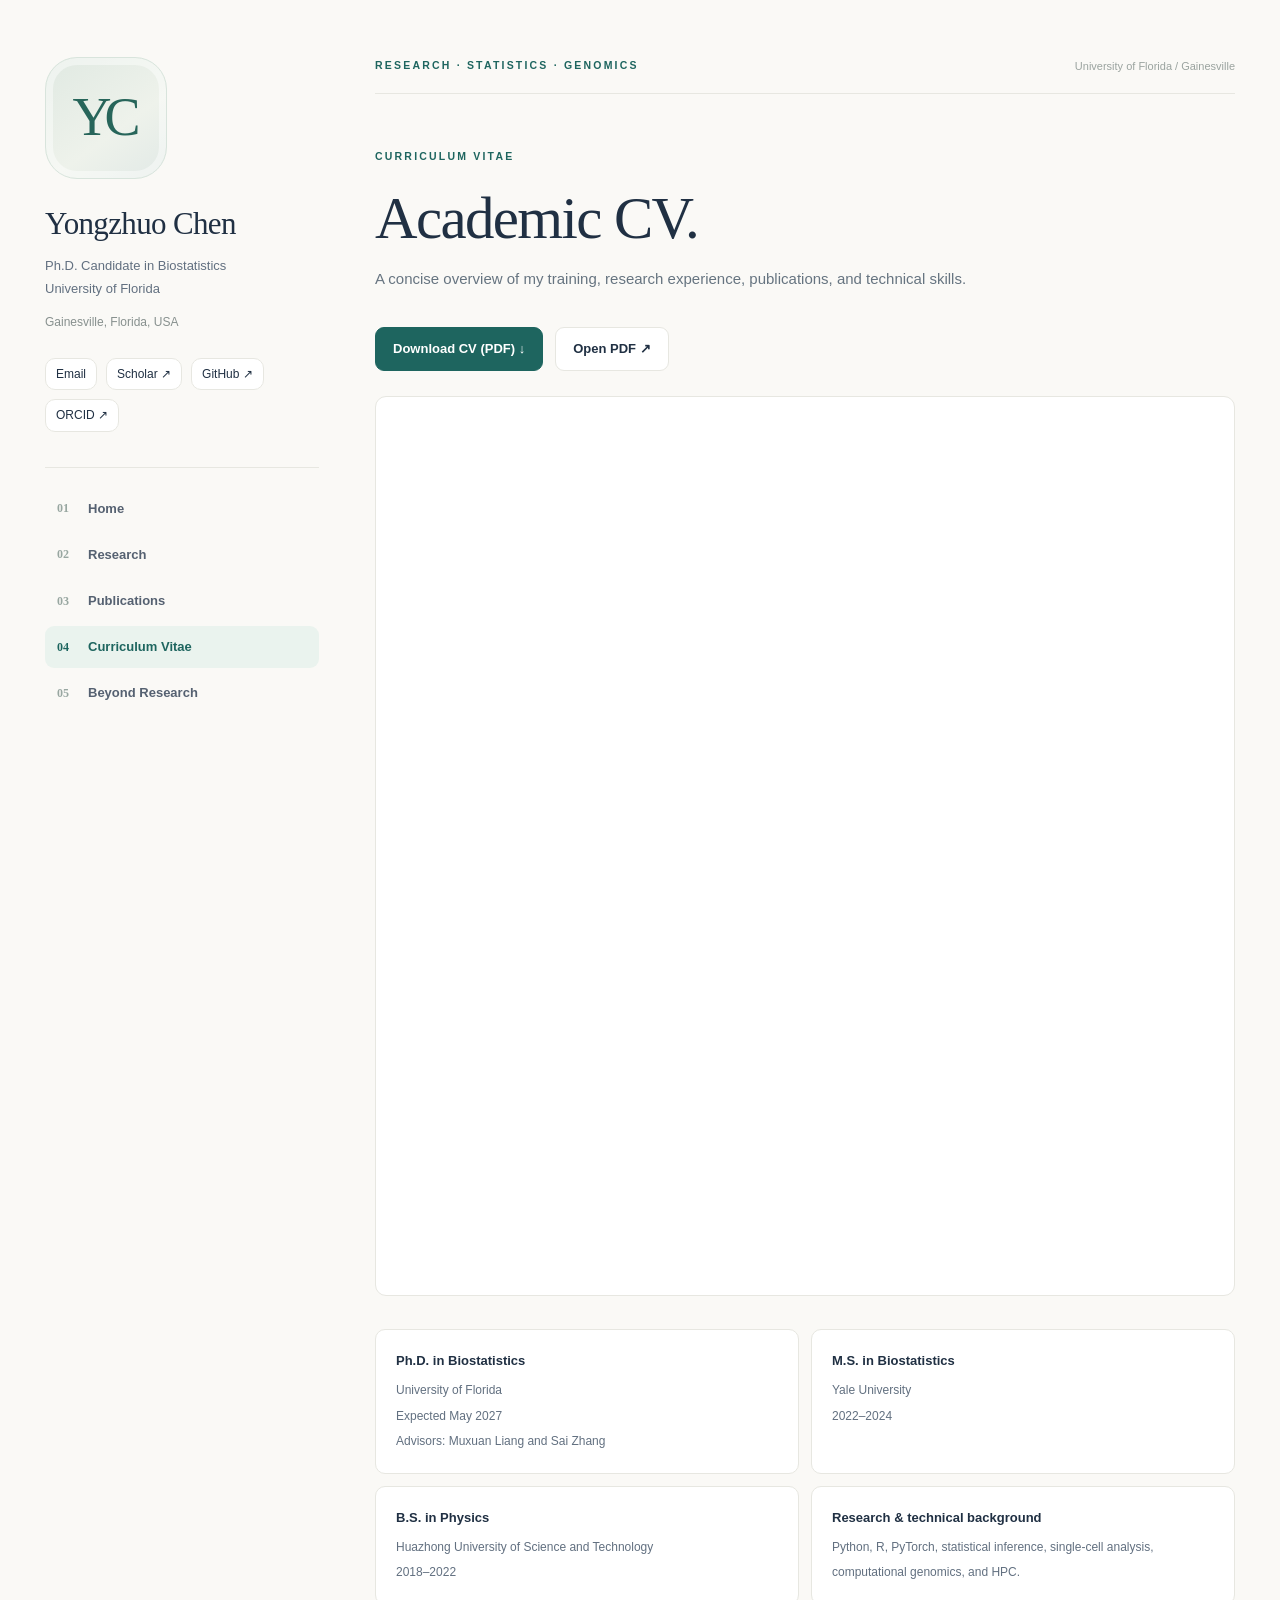
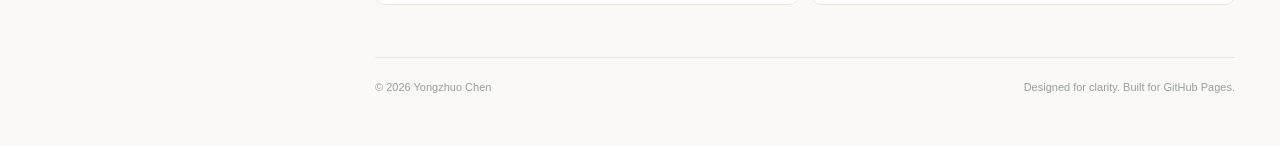
==== cv.html @ 1cba3f90 "Publish Yongzhuo Chen academic homepage with research, publications, CV and beyond research" ====
<!doctype html>
<html lang="en"><head><meta charset="utf-8"><meta name="viewport" content="width=device-width, initial-scale=1">
<title>Curriculum Vitae | Yongzhuo Chen</title><meta name="description" content="Download Yongzhuo Chen’s academic curriculum vitae.">
<meta name="theme-color" content="#faf9f6"><meta property="og:title" content="Curriculum Vitae | Yongzhuo Chen"><meta property="og:description" content="Download Yongzhuo Chen’s academic curriculum vitae."><meta property="og:type" content="website">
<link rel="stylesheet" href="assets/style.css"><script defer src="assets/site.js"></script>
<link rel="icon" href="assets/favicon.svg" type="image/svg+xml">
<script type="application/ld+json">{"@context":"https://schema.org","@type":"Person","name":"Yongzhuo Chen","affiliation":{"@type":"CollegeOrUniversity","name":"University of Florida"},"jobTitle":"Ph.D. Candidate in Biostatistics","sameAs":["https://github.com/Yongzhuo-Chen","https://scholar.google.com/citations?hl=en&user=cj1ih1wAAAAJ","https://orcid.org/0009-0006-7925-9913"]}</script>
</head><body><a class="skip" href="#main">Skip to content</a><div class="site">
<aside class="sidebar"><div class="sidebar-inner"><a href="index.html" aria-label="Go to homepage" style="text-decoration:none"><div class="portrait" role="img" aria-label="YC monogram"><span>YC</span></div></a>
<h2 class="name">Yongzhuo Chen</h2><p class="role">Ph.D. Candidate in Biostatistics<br>University of Florida</p><p class="location">Gainesville, Florida, USA</p>
<div class="social"><a href="mailto:chen.yongzhuo@ufl.edu">Email</a><a href="https://scholar.google.com/citations?hl=en&user=cj1ih1wAAAAJ" target="_blank" rel="noopener noreferrer">Scholar ↗</a><a href="https://github.com/Yongzhuo-Chen" target="_blank" rel="noopener noreferrer">GitHub ↗</a><a href="https://orcid.org/0009-0006-7925-9913" target="_blank" rel="noopener noreferrer">ORCID ↗</a></div>
<nav class="nav" aria-label="Main navigation"><a href="index.html" class="" ><span class="num">01</span>Home</a><a href="research.html" class="" ><span class="num">02</span>Research</a><a href="publications.html" class="" ><span class="num">03</span>Publications</a><a href="cv.html" class="active" aria-current=page><span class="num">04</span>Curriculum Vitae</a><a href="beyond-research.html" class="" ><span class="num">05</span>Beyond Research</a></nav></div></aside>
<main id="main" class="main"><div class="topline"><span class="eyebrow">Research · Statistics · Genomics</span><small>University of Florida / Gainesville</small></div>
<header class="page-heading"><div class="eyebrow" style="margin-bottom:19px">CURRICULUM VITAE</div><h1 class="page-title">Academic CV.</h1><p class="page-intro">A concise overview of my training, research experience, publications, and technical skills.</p></header>
<div class="buttonrow" style="margin-bottom:25px"><a class="btn primary" href="assets/Yongzhuo_Chen_CV.pdf" download>Download CV (PDF) ↓</a><a class="btn" href="assets/Yongzhuo_Chen_CV.pdf" target="_blank" rel="noopener">Open PDF ↗</a></div>
<iframe class="cv-frame" title="Yongzhuo Chen academic CV in PDF format" src="assets/Yongzhuo_Chen_CV.pdf#toolbar=0">Your browser may not support embedded PDFs. <a href="assets/Yongzhuo_Chen_CV.pdf">Download the CV instead.</a></iframe>
<div class="info-grid"><div class="info-item"><strong>Ph.D. in Biostatistics</strong><span>University of Florida<br>Expected May 2027<br>Advisors: Muxuan Liang and Sai Zhang</span></div><div class="info-item"><strong>M.S. in Biostatistics</strong><span>Yale University<br>2022–2024</span></div><div class="info-item"><strong>B.S. in Physics</strong><span>Huazhong University of Science and Technology<br>2018–2022</span></div><div class="info-item"><strong>Research &amp; technical background</strong><span>Python, R, PyTorch, statistical inference, single-cell analysis, computational genomics, and HPC.</span></div></div>
<footer class="footer"><span>© 2026 Yongzhuo Chen</span><span>Designed for clarity. Built for GitHub Pages.</span></footer></main></div></body></html>
---- assets/style.css ----
:root{--bg:#faf9f6;--panel:#fff;--ink:#203043;--muted:#627080;--line:#e7e7e1;--accent:#1e655f;--accent-soft:#eaf3ee;--ochre:#bd8b40;--nav:#f3f5f2;--shadow:0 18px 56px rgba(27,44,56,.065)}
*{box-sizing:border-box}html{scroll-behavior:smooth}body{margin:0;background:var(--bg);color:var(--ink);font-family:Inter,-apple-system,BlinkMacSystemFont,"Segoe UI",Arial,sans-serif;font-size:15px;line-height:1.7;-webkit-font-smoothing:antialiased}a{color:var(--accent);text-decoration:none}a:hover{text-decoration:underline}a:focus-visible,button:focus-visible{outline:2px solid var(--accent);outline-offset:4px}.skip{position:absolute;top:-80px;left:12px;background:white;padding:6px;z-index:50}.skip:focus{top:12px}.site{width:min(1240px,calc(100% - 90px));margin:0 auto;display:grid;grid-template-columns:274px minmax(0,1fr);gap:56px;min-height:100vh}.sidebar{padding:57px 0 40px;position:relative}.sidebar-inner{position:sticky;top:45px}.portrait{width:122px;height:122px;border-radius:32px;display:grid;place-items:center;background:linear-gradient(144deg,#e0e9e2,#eef2eb 60%,#e1e9e6);border:1px solid #d8e4dc;box-shadow:inset 0 0 0 7px rgba(255,255,255,.42);color:#27655a;font-family:Georgia,"Times New Roman",serif;font-size:54px;letter-spacing:-7px;margin-bottom:27px}.portrait span{transform:translateX(-3px)}.name{font-family:Georgia,"Times New Roman",serif;font-size:31px;font-weight:normal;line-height:1.19;letter-spacing:-.65px;margin:0 0 12px}.role{font-size:13px;line-height:1.75;color:var(--muted);margin:0 0 12px}.location{font-size:12px;color:#87908e;margin:0 0 25px}.social{display:flex;gap:9px;flex-wrap:wrap;margin-bottom:35px}.social a{font-size:12px;display:inline-flex;align-items:center;gap:5px;color:var(--ink);border:1px solid var(--line);border-radius:10px;background:white;padding:5px 10px;transition:background .2s,border-color .2s}.social a:hover{background:var(--accent-soft);border-color:#bed6c9;text-decoration:none}.nav{border-top:1px solid var(--line);padding-top:20px;display:flex;flex-direction:column;gap:4px}.nav a{color:#556171;font-size:13px;font-weight:550;display:flex;align-items:center;gap:12px;padding:10px 12px;border-radius:9px;transition:all .2s}.nav a:hover{background:#eff2ed;text-decoration:none;color:var(--accent)}.nav a.active{background:var(--accent-soft);color:var(--accent);font-weight:700}.nav .num{font-family:Georgia,serif;font-size:12px;color:#98a7a1;min-width:19px}.nav a.active .num{color:var(--accent)}.main{min-width:0;padding:57px 0 50px}.topline{display:flex;align-items:center;justify-content:space-between;border-bottom:1px solid var(--line);padding-bottom:17px;margin-bottom:54px;gap:15px}.eyebrow{font-size:10.5px;font-weight:750;letter-spacing:2.2px;text-transform:uppercase;color:var(--accent)}.topline small{font-size:11px;color:#9aa39f}.hero{padding-bottom:49px}.hero h1,.page-title{font-family:Georgia,"Times New Roman",serif;font-size:clamp(38px,4.6vw,59px);line-height:1.14;letter-spacing:-1.6px;font-weight:normal;margin:0 0 25px;max-width:790px}.hero h1 em{font-style:normal;color:var(--accent)}.lead{font-size:17px;line-height:1.82;color:#5c6a77;max-width:720px;margin:0 0 27px}.buttonrow{display:flex;align-items:center;flex-wrap:wrap;gap:12px}.btn{display:inline-flex;align-items:center;justify-content:center;gap:9px;font-size:13px;font-weight:650;border:1px solid var(--line);border-radius:9px;padding:10px 17px;background:white;color:var(--ink);transition:all .2s}.btn.primary{background:var(--accent);border-color:var(--accent);color:white}.btn:hover{text-decoration:none;transform:translateY(-1px);box-shadow:0 6px 22px rgba(0,0,0,.08)}.section{padding:42px 0 16px;border-top:1px solid var(--line)}.section-header{display:flex;align-items:baseline;justify-content:space-between;gap:16px;margin-bottom:26px}.section h2,.section-header h2{font-family:Georgia,serif;font-size:28px;line-height:1.25;letter-spacing:-.5px;font-weight:normal;margin:0}.section-header .more{font-size:12px;font-weight:650;white-space:nowrap}.about{max-width:760px;color:#52616e;font-size:14.5px;line-height:1.9;margin:0 0 17px}.interest-tags{display:flex;flex-wrap:wrap;gap:8px;margin:25px 0 20px}.tag{display:inline-block;padding:5px 11px;border:1px solid #dfebe4;border-radius:25px;font-size:11.5px;color:#31675d;background:#f4f8f3}.timeline{border-left:1px solid #dce7de;margin-left:9px}.event{display:grid;grid-template-columns:90px 1fr;gap:17px;padding:3px 0 24px 20px;position:relative}.event:before{content:'';position:absolute;left:-5px;top:11px;width:9px;height:9px;border-radius:50%;background:#b3cbb9;border:2px solid var(--bg)}.date{font-size:11px;font-weight:650;color:#868f8d;padding-top:2px}.event p{font-size:13px;line-height:1.7;color:#596777;margin:0}.event strong{color:var(--ink);font-weight:650}.project-grid{display:grid;grid-template-columns:repeat(2,minmax(0,1fr));gap:15px}.project{background:var(--panel);border:1px solid var(--line);border-radius:13px;padding:24px 24px 21px;box-shadow:0 5px 22px rgba(29,50,45,.025);transition:transform .2s,border-color .2s}.project:hover{transform:translateY(-2px);border-color:#bdcfc2}.project .kicker{font-size:10px;letter-spacing:1.4px;font-weight:750;text-transform:uppercase;color:#7d9288;margin-bottom:11px}.project h3{font-family:Georgia,serif;font-size:21px;letter-spacing:-.25px;font-weight:normal;line-height:1.33;margin:0 0 10px}.project p{font-size:12.8px;color:#65717b;line-height:1.77;margin:0 0 15px}.project .meta{font-size:11.5px;color:var(--accent);font-weight:600}.page-heading{padding-bottom:35px}.page-title{margin:0 0 13px}.page-intro{font-size:15px;line-height:1.85;color:#667480;max-width:700px;margin:0}.pub-list{display:flex;flex-direction:column;gap:14px;margin-top:5px}.pub{padding:23px 24px;background:#fff;border:1px solid var(--line);border-radius:12px;display:grid;grid-template-columns:49px 1fr;gap:14px}.pub .year{font-size:12px;color:#81918a;font-weight:750;padding-top:4px}.pub h3{font-size:16px;line-height:1.48;font-weight:650;margin:0 0 6px;color:var(--ink)}.pub p{font-size:12.8px;line-height:1.65;color:#6c7983;margin:0 0 12px}.links{display:flex;gap:12px;flex-wrap:wrap}.links a{font-size:11.5px;font-weight:700}.badge{font-size:10px;color:#3e7568;background:#eef5ef;padding:3px 9px;border-radius:25px;white-space:nowrap;display:inline-block;margin-left:5px}.subhead{font-size:11px;text-transform:uppercase;letter-spacing:1.65px;font-weight:700;color:#8c9a92;margin:30px 0 15px}.cv-frame{width:100%;min-height:900px;border:1px solid var(--line);border-radius:11px;background:#fff}.info-grid{display:grid;grid-template-columns:1fr 1fr;gap:12px;margin-top:25px}.info-item{padding:20px;border:1px solid var(--line);border-radius:10px;background:#fff}.info-item strong{display:block;font-size:13px;margin-bottom:4px}.info-item span{font-size:12px;line-height:1.7;color:var(--muted)}.empty-card{background:#fff;border:1px solid var(--line);padding:40px;border-radius:15px;max-width:660px}.empty-card h2{font:normal 30px Georgia,serif;margin:0 0 11px}.empty-card p{margin:0;color:var(--muted);font-size:14px;line-height:1.85}.quiet-grid{display:grid;grid-template-columns:repeat(3,1fr);gap:14px;margin-top:25px}.quiet{border:1px dashed #d7dfd7;padding:23px 18px;background:#fcfcf9;border-radius:13px}.quiet .symbol{font-family:Georgia,serif;font-size:27px;color:#92a79a}.quiet h3{margin:8px 0 5px;font-size:14px}.quiet p{margin:0;font-size:12px;color:#89938e}.footer{border-top:1px solid var(--line);margin-top:52px;padding-top:20px;display:flex;justify-content:space-between;gap:12px;flex-wrap:wrap;color:#98a19c;font-size:11px}.note{font-size:12px;color:#8b9690}.mobile-nav{display:none} @media(max-width:1060px){.site{width:min(100% - 52px,1050px);grid-template-columns:238px minmax(0,1fr);gap:34px}.project-grid{grid-template-columns:1fr}.hero h1{font-size:45px}.event{grid-template-columns:65px 1fr}}@media(max-width:700px){.site{display:block;width:calc(100% - 38px)}.sidebar{padding:25px 0 12px}.sidebar-inner{position:static}.portrait{width:66px;height:66px;border-radius:19px;font-size:31px;letter-spacing:-4px;margin:0 17px 0 0;float:left}.name{font-size:25px;margin:2px 0 5px}.role{font-size:12px;line-height:1.5;margin:0}.location{display:none}.social{margin:18px 0 12px;gap:6px}.social a{font-size:11px;padding:3px 8px}.nav{border-top:1px solid var(--line);padding-top:9px;display:flex;flex-direction:row;gap:2px;overflow-x:auto;scrollbar-width:none;margin:0 -5px}.nav a{white-space:nowrap;padding:8px 9px;font-size:12px}.nav .num{display:none}.main{padding:20px 0 30px}.topline{margin-bottom:30px;padding-bottom:13px}.topline small{display:none}.hero h1,.page-title{font-size:38px}.lead{font-size:15px}.hero{padding-bottom:30px}.section{padding-top:30px}.section h2,.section-header h2{font-size:26px}.pub{grid-template-columns:1fr;gap:6px;padding:19px}.info-grid,.quiet-grid{grid-template-columns:1fr}.event{grid-template-columns:60px 1fr;gap:12px;padding-left:13px}.cv-frame{min-height:540px}}
@media(prefers-reduced-motion:reduce){html{scroll-behavior:auto}*,*:before,*:after{transition:none!important;animation:none!important}}
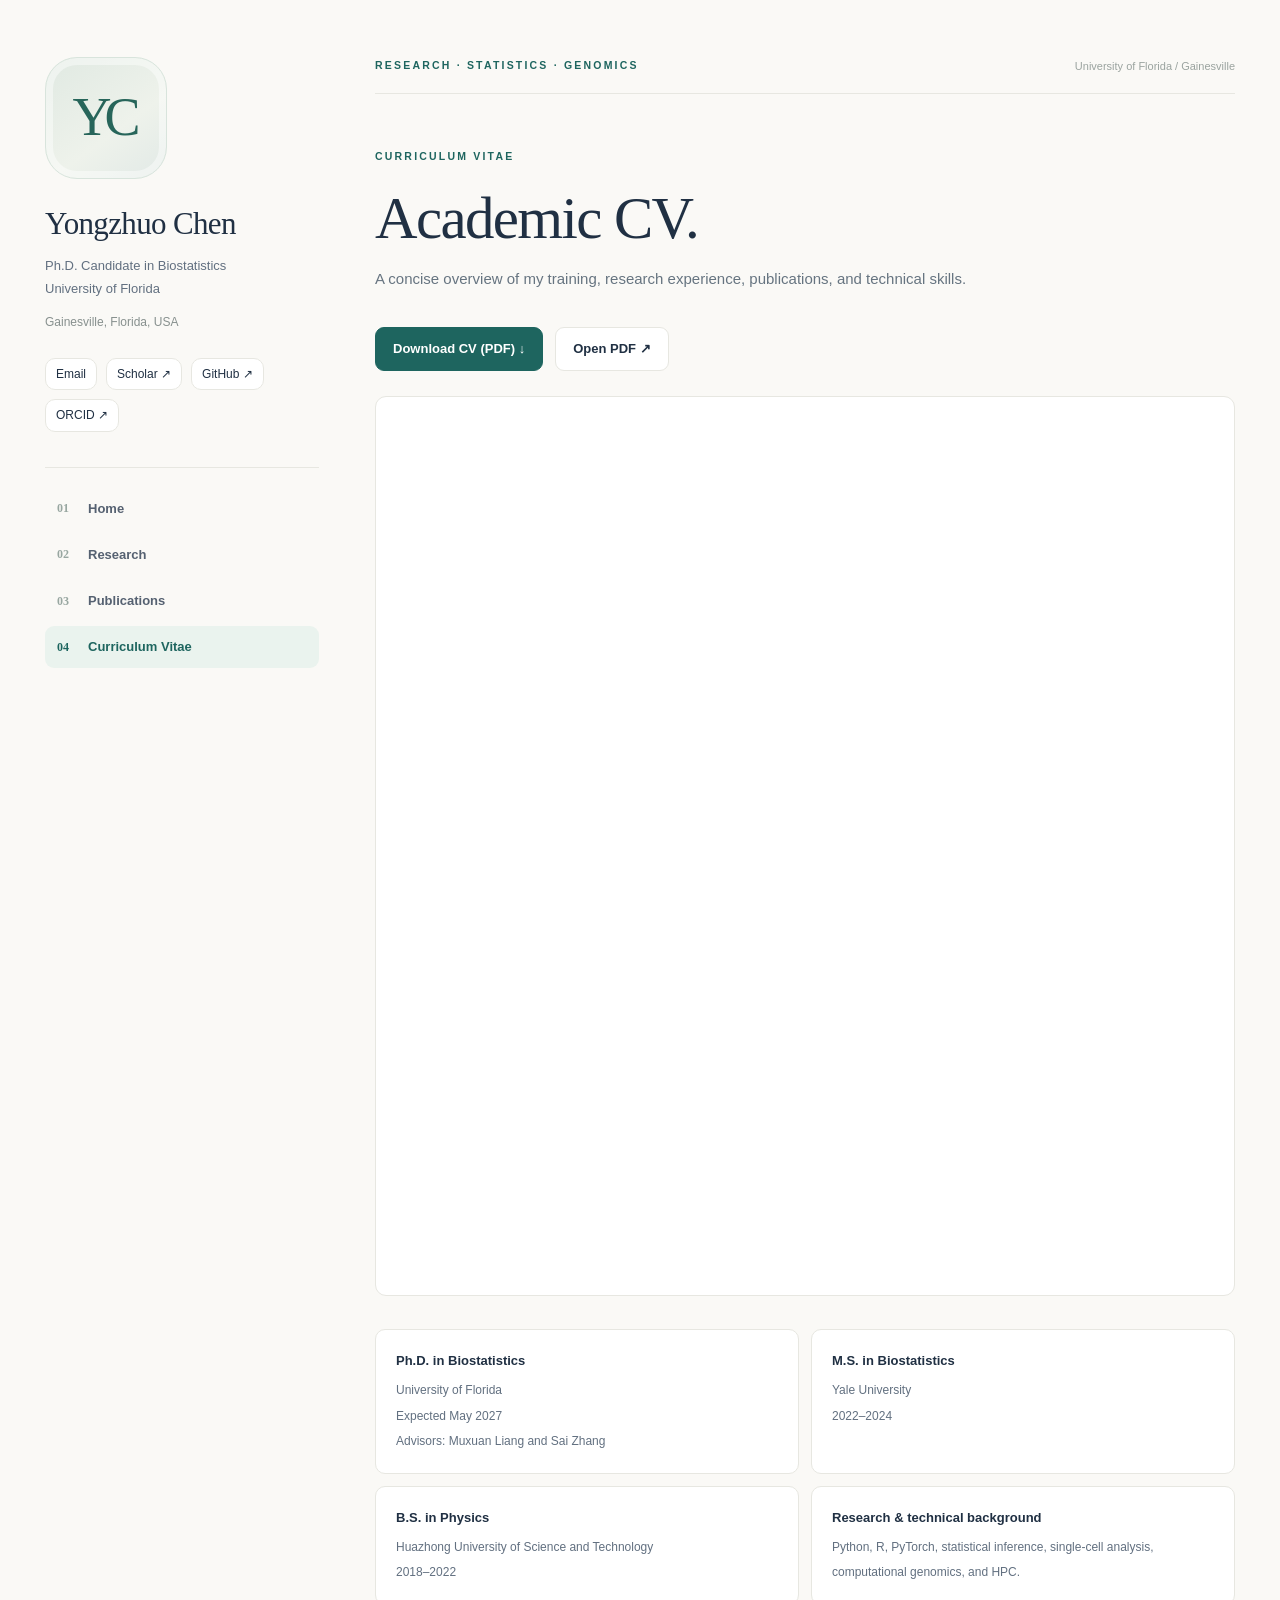
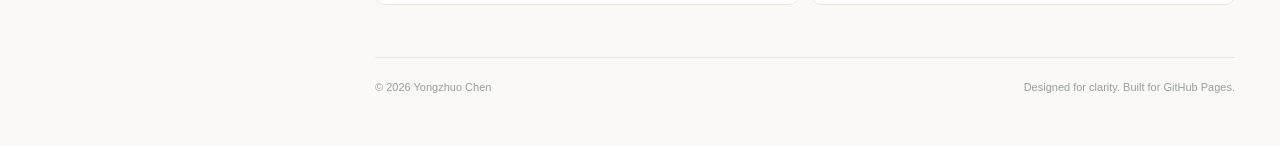
==== commit 9f532a82: "Remove Beyond Research page from site navigation" ====
--- a/cv.html
+++ b/cv.html
@@ -9,7 +9,7 @@
 <aside class="sidebar"><div class="sidebar-inner"><a href="index.html" aria-label="Go to homepage" style="text-decoration:none"><div class="portrait" role="img" aria-label="YC monogram"><span>YC</span></div></a>
 <h2 class="name">Yongzhuo Chen</h2><p class="role">Ph.D. Candidate in Biostatistics<br>University of Florida</p><p class="location">Gainesville, Florida, USA</p>
 <div class="social"><a href="mailto:chen.yongzhuo@ufl.edu">Email</a><a href="https://scholar.google.com/citations?hl=en&user=cj1ih1wAAAAJ" target="_blank" rel="noopener noreferrer">Scholar ↗</a><a href="https://github.com/Yongzhuo-Chen" target="_blank" rel="noopener noreferrer">GitHub ↗</a><a href="https://orcid.org/0009-0006-7925-9913" target="_blank" rel="noopener noreferrer">ORCID ↗</a></div>
-<nav class="nav" aria-label="Main navigation"><a href="index.html" class="" ><span class="num">01</span>Home</a><a href="research.html" class="" ><span class="num">02</span>Research</a><a href="publications.html" class="" ><span class="num">03</span>Publications</a><a href="cv.html" class="active" aria-current=page><span class="num">04</span>Curriculum Vitae</a><a href="beyond-research.html" class="" ><span class="num">05</span>Beyond Research</a></nav></div></aside>
+<nav class="nav" aria-label="Main navigation"><a href="index.html" class="" ><span class="num">01</span>Home</a><a href="research.html" class="" ><span class="num">02</span>Research</a><a href="publications.html" class="" ><span class="num">03</span>Publications</a><a href="cv.html" class="active" aria-current=page><span class="num">04</span>Curriculum Vitae</a></nav></div></aside>
 <main id="main" class="main"><div class="topline"><span class="eyebrow">Research · Statistics · Genomics</span><small>University of Florida / Gainesville</small></div>
 <header class="page-heading"><div class="eyebrow" style="margin-bottom:19px">CURRICULUM VITAE</div><h1 class="page-title">Academic CV.</h1><p class="page-intro">A concise overview of my training, research experience, publications, and technical skills.</p></header>
 <div class="buttonrow" style="margin-bottom:25px"><a class="btn primary" href="assets/Yongzhuo_Chen_CV.pdf" download>Download CV (PDF) ↓</a><a class="btn" href="assets/Yongzhuo_Chen_CV.pdf" target="_blank" rel="noopener">Open PDF ↗</a></div>
